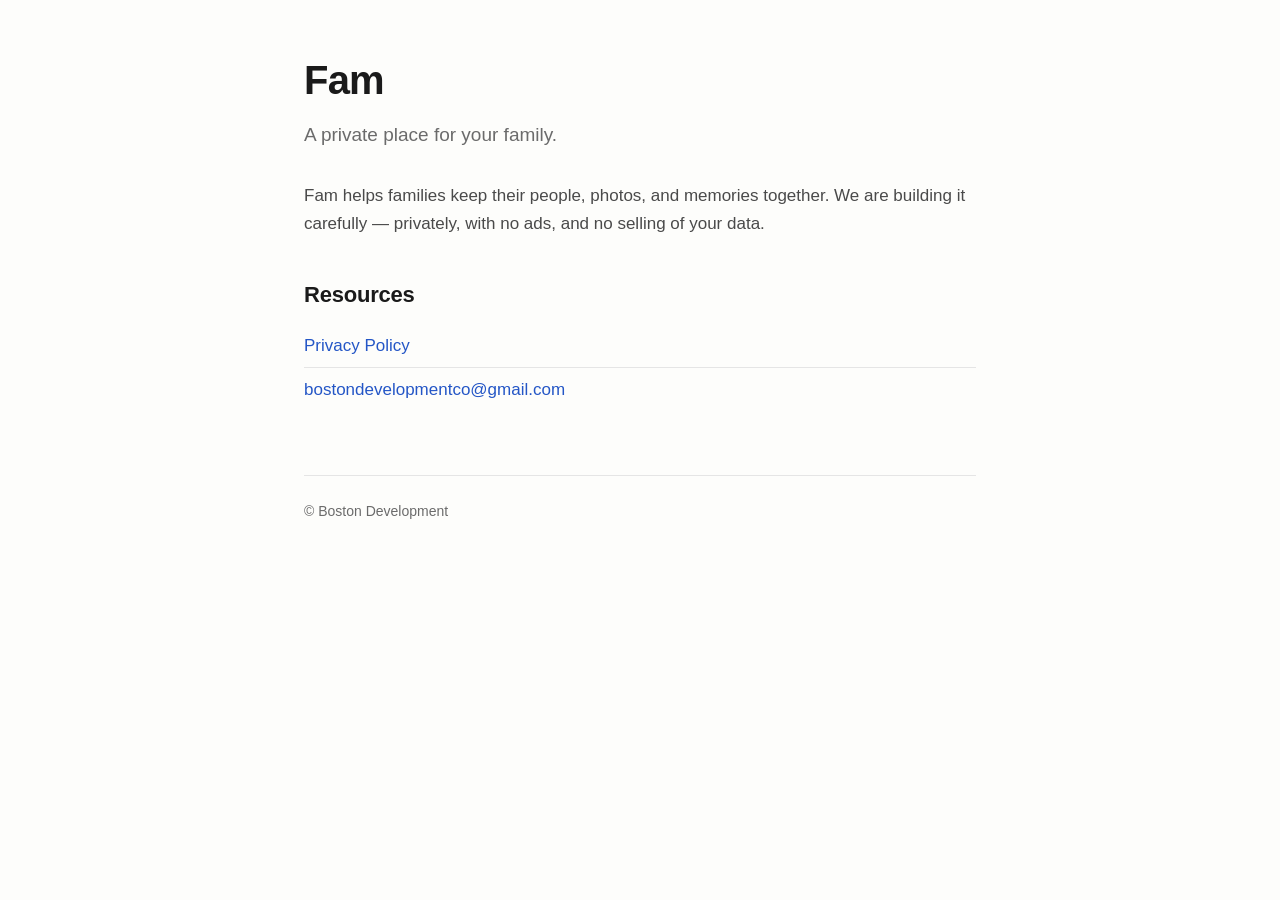
==== index.html @ 96658692 "initial commit" ====
<!doctype html>
<html lang="en">
  <head>
    <meta charset="utf-8" />
    <meta name="viewport" content="width=device-width, initial-scale=1" />
    <title>Fam — A private place for your family</title>
    <meta
      name="description"
      content="Fam is a private app for families to keep their people, photos, and memories in one place."
    />
    <link rel="stylesheet" href="styles.css" />
  </head>
  <body>
    <main class="page">
      <header class="hero">
        <h1>Fam</h1>
        <p class="lede">A private place for your family.</p>
      </header>

      <section>
        <p>
          Fam helps families keep their people, photos, and memories together. We are
          building it carefully — privately, with no ads, and no selling of your data.
        </p>
      </section>

      <section>
        <h2>Resources</h2>
        <ul class="links">
          <li><a href="privacy.html">Privacy Policy</a></li>
          <li>
            <a href="mailto:bostondevelopmentco@gmail.com"
              >bostondevelopmentco@gmail.com</a
            >
          </li>
        </ul>
      </section>

      <footer>
        <p>© Boston Development</p>
      </footer>
    </main>
  </body>
</html>
---- styles.css ----
:root {
  --ink: #1a1a1a;
  --ink-soft: #4a4a4a;
  --muted: #6b6b6b;
  --rule: #e5e5e5;
  --link: #2456c6;
  --bg: #fdfdfb;
}

* {
  box-sizing: border-box;
}

html,
body {
  margin: 0;
  padding: 0;
  background: var(--bg);
  color: var(--ink);
  font-family:
    -apple-system, BlinkMacSystemFont, "Segoe UI", Roboto, "Helvetica Neue",
    Arial, sans-serif;
  font-size: 17px;
  line-height: 1.6;
  -webkit-font-smoothing: antialiased;
}

.page {
  max-width: 720px;
  margin: 0 auto;
  padding: 48px 24px 80px;
}

.hero {
  margin-bottom: 32px;
}

h1 {
  font-size: 40px;
  font-weight: 700;
  letter-spacing: -0.02em;
  margin: 0 0 8px;
  color: var(--ink);
}

.lede {
  color: var(--muted);
  font-size: 19px;
  margin: 0;
}

h2 {
  font-size: 22px;
  font-weight: 600;
  margin: 40px 0 12px;
  color: var(--ink);
  letter-spacing: -0.01em;
}

h3 {
  font-size: 17px;
  font-weight: 600;
  margin: 24px 0 8px;
  color: var(--ink);
}

p,
li {
  color: var(--ink-soft);
}

a {
  color: var(--link);
  text-decoration: none;
}
a:hover {
  text-decoration: underline;
}

ul.links {
  list-style: none;
  padding: 0;
  margin: 0;
}
ul.links li {
  padding: 8px 0;
  border-bottom: 1px solid var(--rule);
}
ul.links li:last-child {
  border-bottom: none;
}

.meta {
  color: var(--muted);
  font-size: 14px;
  margin-top: 4px;
}

.callout {
  background: #f4efe3;
  border-left: 3px solid #c9a961;
  padding: 14px 18px;
  margin: 20px 0;
  border-radius: 4px;
}
.callout p {
  margin: 0;
  color: var(--ink);
}

table {
  width: 100%;
  border-collapse: collapse;
  margin: 16px 0 24px;
  font-size: 15px;
}
th,
td {
  text-align: left;
  padding: 10px 12px;
  border-bottom: 1px solid var(--rule);
  vertical-align: top;
}
th {
  font-weight: 600;
  color: var(--ink);
  background: #f7f6f2;
}

.back {
  display: inline-block;
  margin-bottom: 24px;
  font-size: 15px;
}

footer {
  margin-top: 64px;
  padding-top: 20px;
  border-top: 1px solid var(--rule);
  color: var(--muted);
  font-size: 14px;
}
footer p {
  margin: 4px 0;
  color: var(--muted);
}
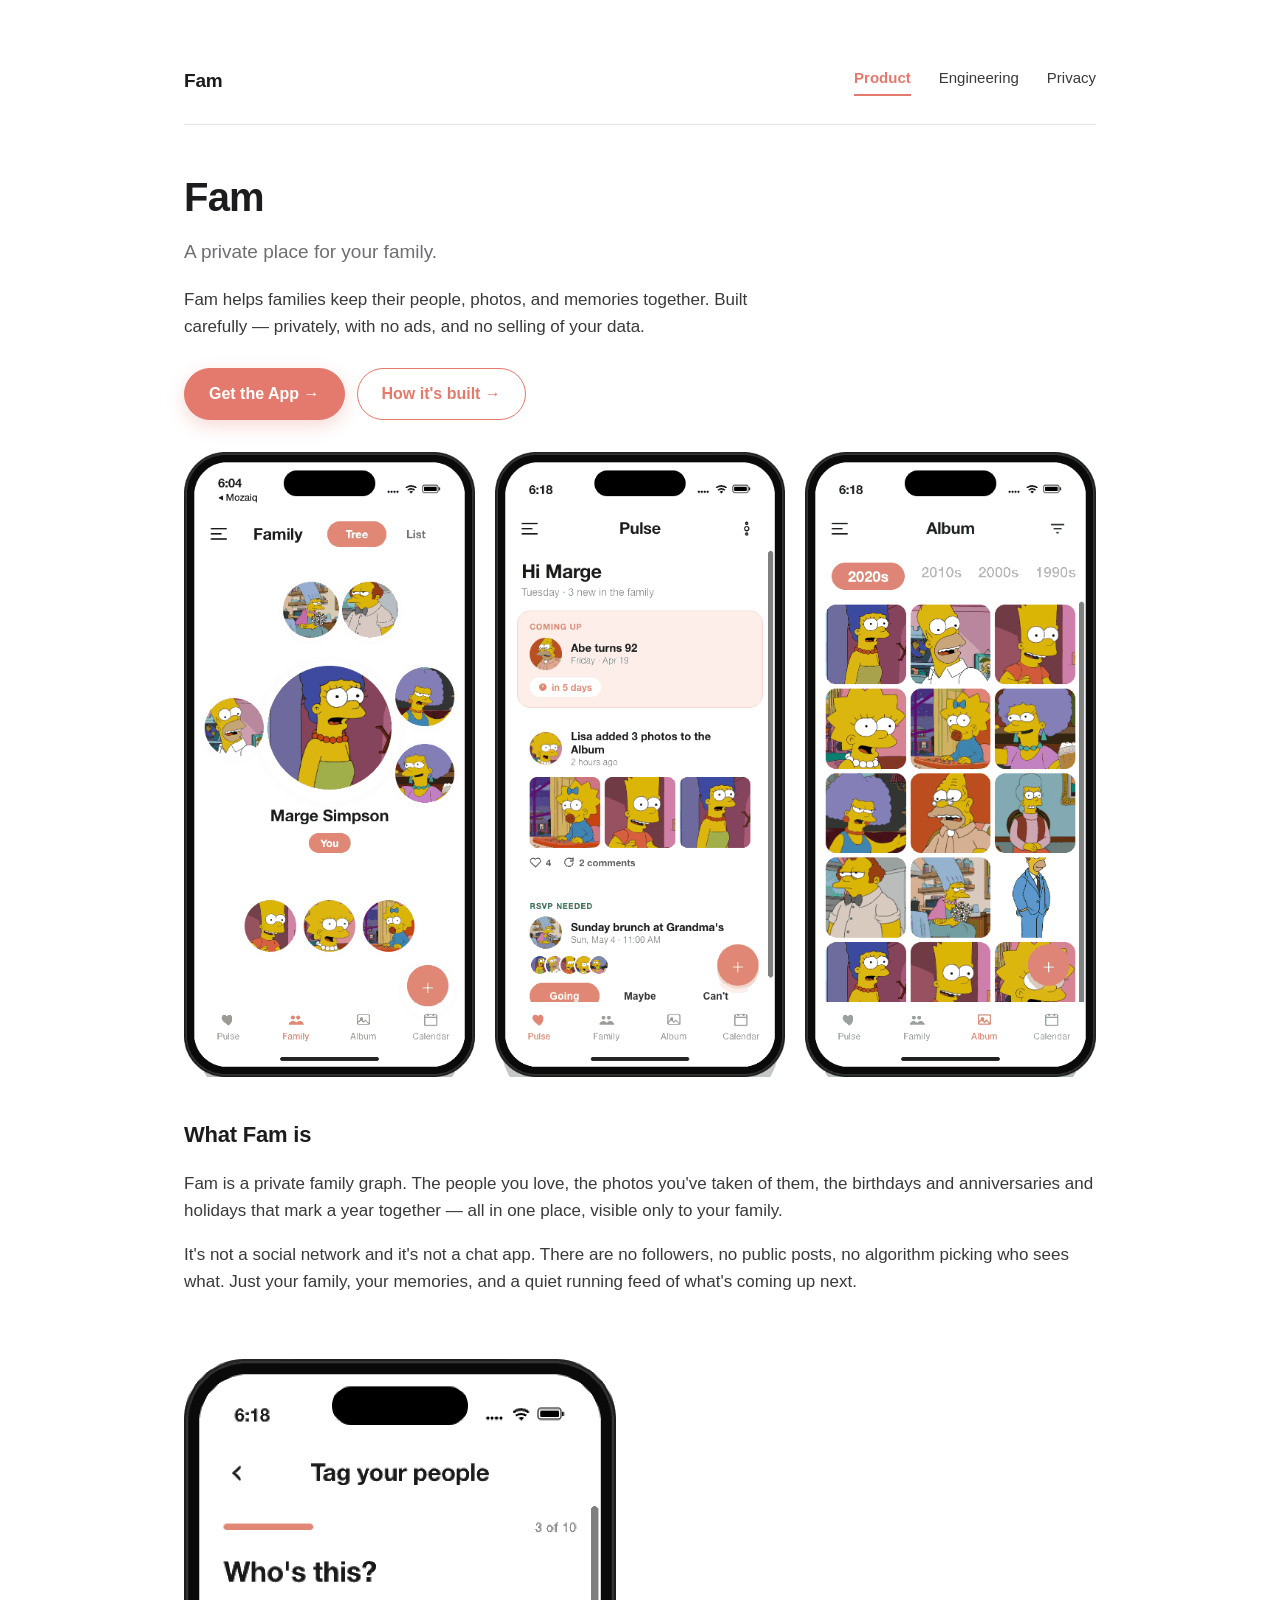
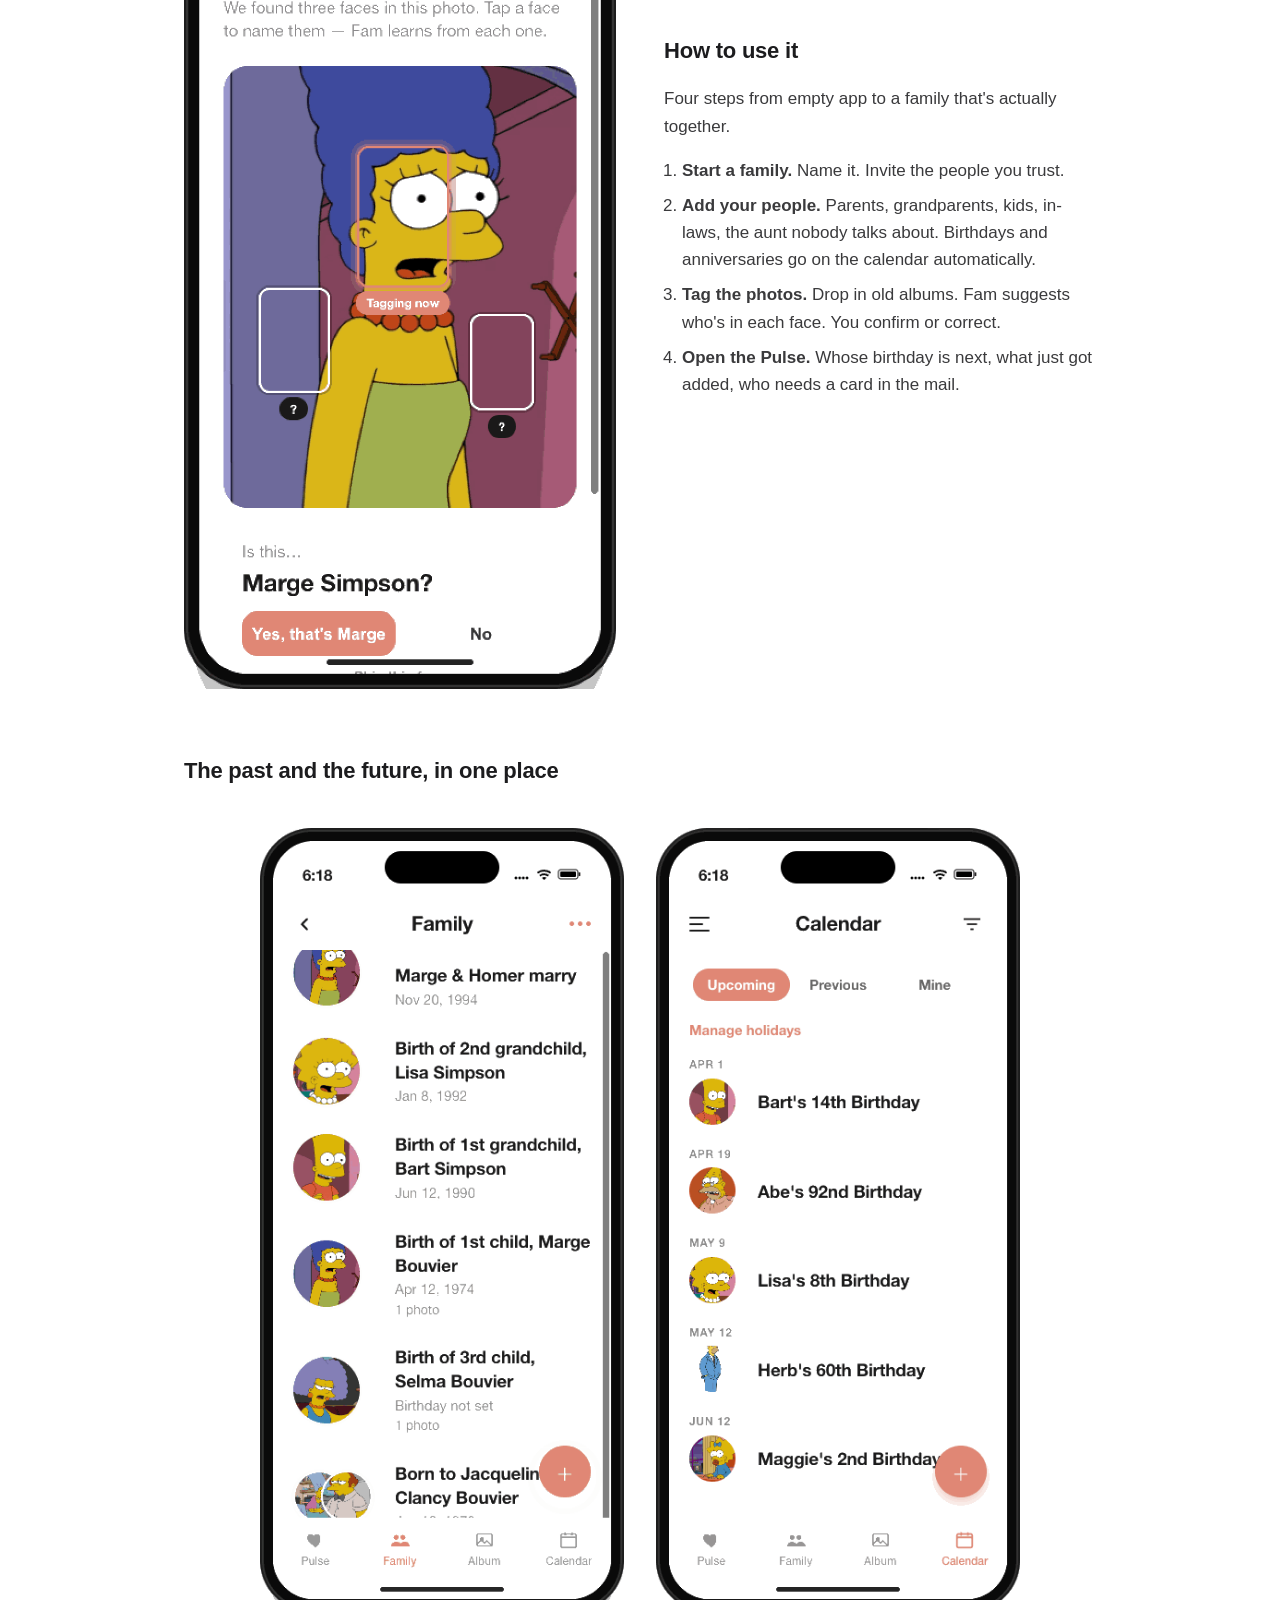
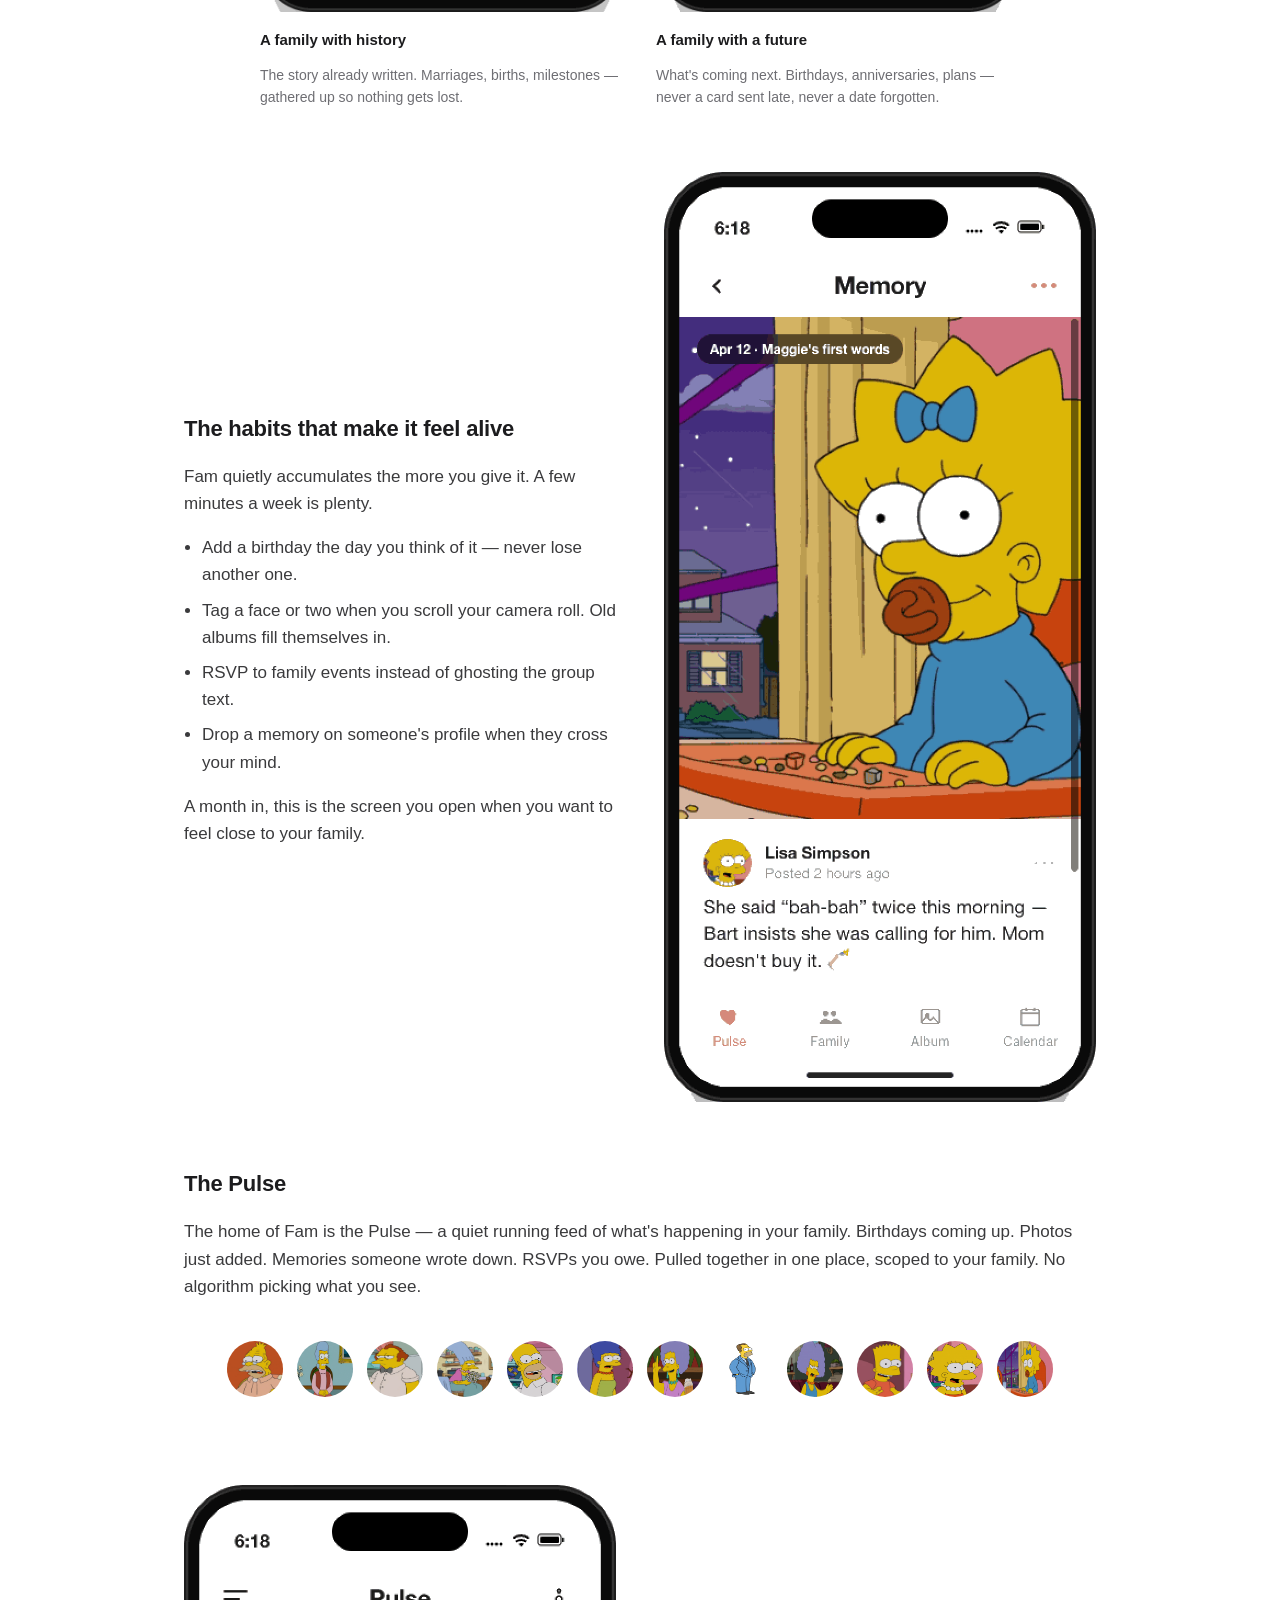
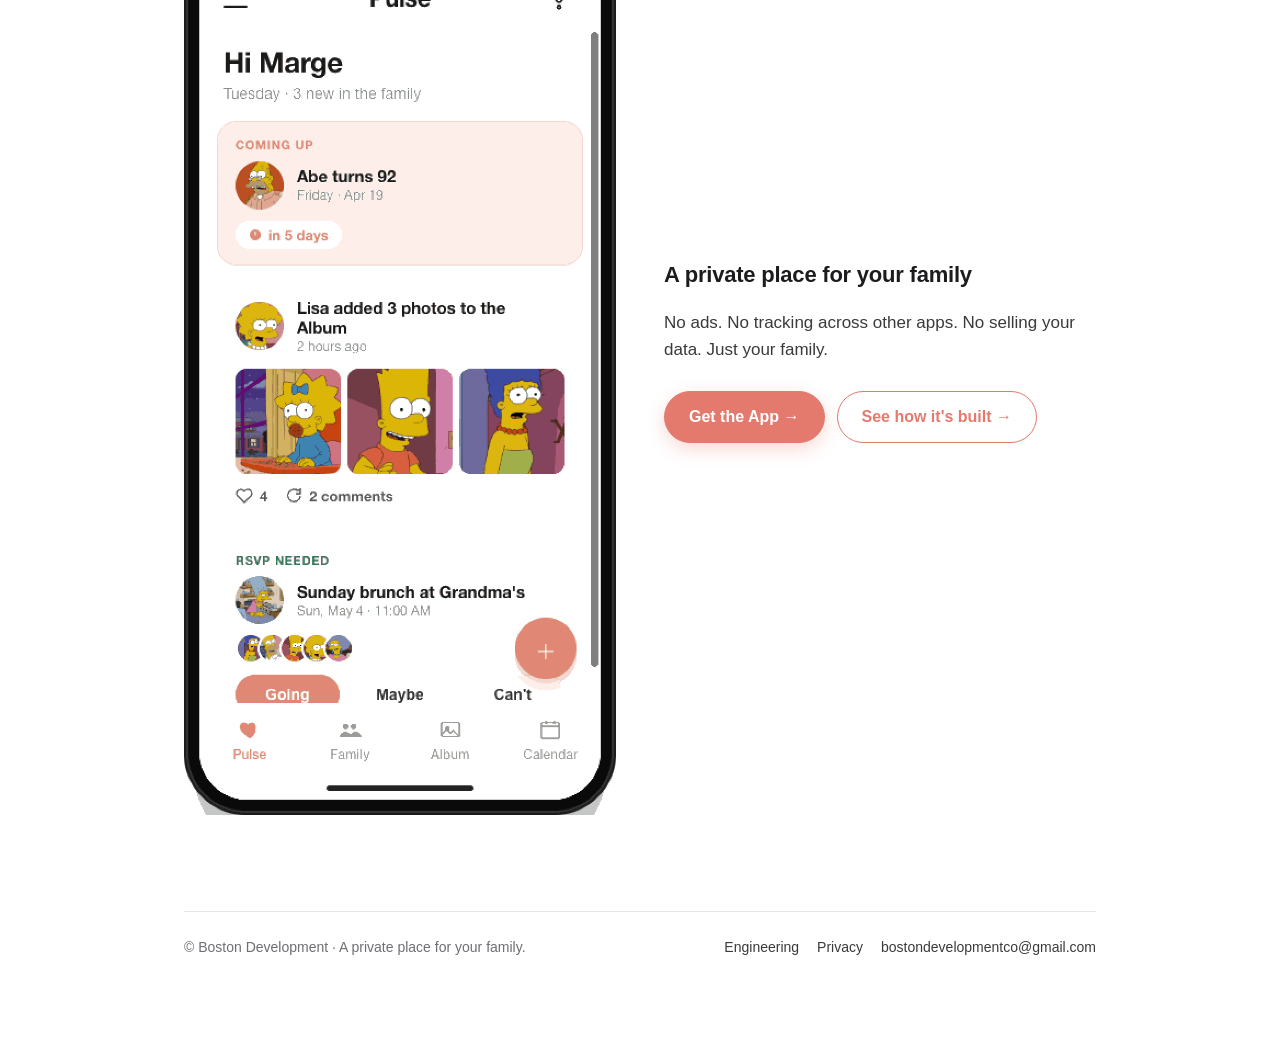
==== commit 66ab8aea: "Rebuild site: marketing landing + engineering portfolio - New marketing index.html: hero, screenshot" ====
--- a/index.html
+++ b/index.html
@@ -6,38 +6,189 @@
     <title>Fam — A private place for your family</title>
     <meta
       name="description"
-      content="Fam is a private app for families to keep their people, photos, and memories in one place."
+      content="Fam is a private app for families to keep their people, photos, and memories in one place. No ads. No selling of your data."
     />
+    <link rel="icon" type="image/png" href="assets/favicon.png" />
+    <link rel="apple-touch-icon" href="assets/favicon.png" />
+    <meta name="theme-color" content="#E37A6D" />
     <link rel="stylesheet" href="styles.css" />
   </head>
   <body>
-    <main class="page">
+    <main class="page wide">
+      <nav class="site-nav" aria-label="Primary">
+        <a class="nav-brand" href="index.html">Fam</a>
+        <div class="nav-links">
+          <a href="index.html" class="active">Product</a>
+          <a href="engineering.html">Engineering</a>
+          <a href="privacy.html">Privacy</a>
+        </div>
+      </nav>
+
       <header class="hero">
         <h1>Fam</h1>
         <p class="lede">A private place for your family.</p>
+        <p style="max-width: 620px; margin-top: 18px;">
+          Fam helps families keep their <span class="accent-b">people</span>,
+          <span class="accent-o">photos</span>, and
+          <span class="accent-p">memories</span> together. Built carefully —
+          privately, with no ads, and no selling of your data.
+        </p>
+        <div class="cta-row">
+          <!-- TODO: replace href="#" with App Store URL -->
+          <a class="btn" href="#" aria-label="Get the app">Get the App →</a>
+          <a class="btn btn-secondary" href="engineering.html">How it's built →</a>
+        </div>
       </header>
 
+      <!-- Screenshot strip ------------------------------------------------ -->
       <section>
+        <div class="screenshot-strip">
+          <div class="screenshot">
+            <img src="assets/screens/01_tree.png" alt="The Fam family tree, showing Marge Simpson at the center of her extended family." />
+          </div>
+          <div class="screenshot">
+            <img src="assets/screens/02_pulse.png" alt="The Pulse feed: upcoming birthdays, new photos, and an RSVP request." />
+          </div>
+          <div class="screenshot">
+            <img src="assets/screens/03_photos.png" alt="The shared family album, organized by decade." />
+          </div>
+        </div>
+      </section>
+
+      <!-- What Fam is ---------------------------------------------------- -->
+      <section>
+        <h2>What Fam is</h2>
         <p>
-          Fam helps families keep their people, photos, and memories together. We are
-          building it carefully — privately, with no ads, and no selling of your data.
+          Fam is a private family graph. The people you love, the photos you've
+          taken of them, the birthdays and anniversaries and holidays that mark
+          a year together — all in one place, visible only to your family.
+        </p>
+        <p>
+          It's not a social network and it's not a chat app. There are no
+          followers, no public posts, no algorithm picking who sees what. Just
+          your family, your memories, and a quiet running feed of what's coming
+          up next.
         </p>
       </section>
 
-      <section>
-        <h2>Resources</h2>
-        <ul class="links">
-          <li><a href="privacy.html">Privacy Policy</a></li>
-          <li>
-            <a href="mailto:bostondevelopmentco@gmail.com"
-              >bostondevelopmentco@gmail.com</a
-            >
-          </li>
-        </ul>
+      <!-- How to use it -------------------------------------------------- -->
+      <section class="feature-row">
+        <div class="feature-shot">
+          <img src="assets/screens/04_onboarding.png" alt="Tag your people: the face-tagging onboarding step." />
+        </div>
+        <div class="feature-copy">
+          <h2>How to use it</h2>
+          <p>Four steps from empty app to a family that's actually together.</p>
+          <ol>
+            <li><strong>Start a family.</strong> Name it. Invite the people you trust.</li>
+            <li><strong>Add your people.</strong> Parents, grandparents, kids,
+              in-laws, the aunt nobody talks about. Birthdays and anniversaries
+              go on the calendar automatically.</li>
+            <li><strong>Tag the photos.</strong> Drop in old albums. Fam suggests
+              who's in each face. You confirm or correct.</li>
+            <li><strong>Open the Pulse.</strong> Whose birthday is next, what just
+              got added, who needs a card in the mail.</li>
+          </ol>
+        </div>
       </section>
 
-      <footer>
-        <p>© Boston Development</p>
+      <!-- Past + future -------------------------------------------------- -->
+      <section>
+        <h2>The past and the future, in one place</h2>
+        <div class="arc arc-two">
+          <div class="arc-frame">
+            <div class="screenshot">
+              <img src="assets/screens/arc_03.png" alt="The family list view: a timeline of marriages and births stretching back generations." />
+            </div>
+            <p class="arc-title">A family with history</p>
+            <p class="arc-sub">The story already written. Marriages, births, milestones — gathered up so nothing gets lost.</p>
+          </div>
+          <div class="arc-frame">
+            <div class="screenshot">
+              <img src="assets/screens/06_living_summary.png" alt="The calendar view: upcoming birthdays for Bart, Abe, Lisa, Herb, and Maggie." />
+            </div>
+            <p class="arc-title">A family with a future</p>
+            <p class="arc-sub">What's coming next. Birthdays, anniversaries, plans — never a card sent late, never a date forgotten.</p>
+          </div>
+        </div>
+      </section>
+
+      <!-- Habits that make it feel alive --------------------------------- -->
+      <section class="feature-row reverse">
+        <div class="feature-shot">
+          <img src="assets/screens/05_pulse_card.png" alt="A Pulse memory card opened in detail: 'Maggie's first words,' posted by Lisa." />
+        </div>
+        <div class="feature-copy">
+          <h2>The habits that make it feel alive</h2>
+          <p>
+            Fam quietly accumulates the more you give it. A few minutes a week
+            is plenty.
+          </p>
+          <ul>
+            <li>Add a birthday the day you think of it — never lose another one.</li>
+            <li>Tag a face or two when you scroll your camera roll. Old albums fill themselves in.</li>
+            <li>RSVP to family events instead of ghosting the group text.</li>
+            <li>Drop a memory on someone's profile when they cross your mind.</li>
+          </ul>
+          <p>
+            A month in, this is the screen you open when you want to feel close
+            to your family.
+          </p>
+        </div>
+      </section>
+
+      <!-- Pulse ---------------------------------------------------------- -->
+      <section>
+        <h2>The Pulse</h2>
+        <p>
+          The home of Fam is the <span class="accent-g">Pulse</span> — a quiet
+          running feed of what's happening in your family. Birthdays coming
+          up. Photos just added. Memories someone wrote down. RSVPs you owe.
+          Pulled together in one place, scoped to your family. No algorithm
+          picking what you see.
+        </p>
+        <div class="avatar-graph" aria-hidden="true">
+          <img src="assets/grandfather_paternal.png" alt="" />
+          <img src="assets/grandmother_paternal.png" alt="" />
+          <img src="assets/grandfather_maternal.png" alt="" />
+          <img src="assets/grandmother_maternal.png" alt="" />
+          <img src="assets/father.png" alt="" />
+          <img src="assets/mother.png" alt="" />
+          <img src="assets/aunt_patty.png" alt="" />
+          <img src="assets/uncle_herb.png" alt="" />
+          <img src="assets/aunt_selma.png" alt="" />
+          <img src="assets/son.png" alt="" />
+          <img src="assets/daughter.png" alt="" />
+          <img src="assets/baby.png" alt="" />
+        </div>
+      </section>
+
+      <!-- Closing CTA ---------------------------------------------------- -->
+      <section class="feature-row">
+        <div class="feature-shot">
+          <img src="assets/screens/07_hero.png" alt="The Pulse feed: a family that's actually together." />
+        </div>
+        <div class="feature-copy">
+          <h2>A private place for your family</h2>
+          <p>
+            No ads. No tracking across other apps. No selling your data. Just
+            your family.
+          </p>
+          <div class="cta-row">
+            <!-- TODO: replace href="#" with App Store URL -->
+            <a class="btn" href="#">Get the App →</a>
+            <a class="btn btn-secondary" href="engineering.html">See how it's built →</a>
+          </div>
+        </div>
+      </section>
+
+      <footer class="site-footer">
+        <p>© Boston Development · A private place for your family.</p>
+        <div class="footer-links">
+          <a href="engineering.html">Engineering</a>
+          <a href="privacy.html">Privacy</a>
+          <a href="mailto:bostondevelopmentco@gmail.com">bostondevelopmentco@gmail.com</a>
+        </div>
       </footer>
     </main>
   </body>
--- a/styles.css
+++ b/styles.css
@@ -1,10 +1,20 @@
 :root {
-  --ink: #1a1a1a;
-  --ink-soft: #4a4a4a;
-  --muted: #6b6b6b;
-  --rule: #e5e5e5;
-  --link: #2456c6;
-  --bg: #fdfdfb;
+  /* On-brand palette pulled from Fam's design_specs_base.md.
+     Pure white + coral, no gray-warm cream. */
+  --ink:       #1C1C1E;   /* Fam color.textPrimary */
+  --ink-soft:  #3A3A3C;   /* slightly softer for body copy */
+  --muted:     #6E6E73;   /* Fam color.textSecondary */
+  --rule:      #E6E6E6;   /* Fam color.divider */
+  --bg:        #FFFFFF;   /* Fam color.bg / surface — pure white */
+
+  /* Brand accent */
+  --coral:       #E37A6D; /* Fam color.accent / primary */
+  --coral-deep:  #C9624D; /* hover / pressed shade */
+  --coral-tint:  #F4C5BE; /* Fam color.accentTint — for soft fills */
+  --coral-soft:  #FDF1EE; /* very light peach — card backgrounds */
+
+  /* Links default to the brand coral now (was blue) */
+  --link: var(--coral);
 }
 
 * {
@@ -97,11 +107,11 @@
 }
 
 .callout {
-  background: #f4efe3;
-  border-left: 3px solid #c9a961;
+  background: var(--coral-soft);
+  border-left: 3px solid var(--coral);
   padding: 14px 18px;
   margin: 20px 0;
-  border-radius: 4px;
+  border-radius: 8px;
 }
 .callout p {
   margin: 0;
@@ -122,9 +132,9 @@
   vertical-align: top;
 }
 th {
-  font-weight: 600;
-  color: var(--ink);
-  background: #f7f6f2;
+  font-weight: 700;
+  color: var(--ink);
+  background: var(--coral-soft);
 }
 
 .back {
@@ -144,3 +154,578 @@
   margin: 4px 0;
   color: var(--muted);
 }
+
+/* ---------------------------------------------------------------------- */
+/* Marketing + Engineering page components (additive, do not modify above) */
+/* ---------------------------------------------------------------------- */
+
+:root {
+  /* Accent helpers for color-tinted emphasis words.
+     Primary accent aligns to the brand coral; the rest stay distinct
+     so the hero "people · photos · memories" trio reads as variety,
+     not as three coral words next to each other. */
+  --accent-r: var(--coral);   /* unified with brand */
+  --accent-y: #C9A961;        /* warm gold */
+  --accent-b: #5B7FBC;        /* softened blue */
+  --accent-o: #D97A3A;        /* warm orange */
+  --accent-g: #4A8A5C;        /* muted green */
+  --accent-p: #7A5BA8;        /* muted plum */
+  --panel: #FFFFFF;
+  --panel-warm: var(--coral-soft);  /* peach-tinted card bg, not gray-warm */
+  --shadow-card: 0 12px 28px rgba(28, 28, 30, 0.08);
+  --shadow-card-strong: 0 18px 40px rgba(28, 28, 30, 0.12);
+}
+
+/* Wide layout variant for marketing + engineering pages */
+.page.wide {
+  max-width: 960px;
+}
+
+/* Top nav --------------------------------------------------------------- */
+.site-nav {
+  display: flex;
+  align-items: center;
+  justify-content: space-between;
+  padding: 18px 0 28px;
+  border-bottom: 1px solid var(--rule);
+  margin-bottom: 40px;
+}
+.nav-brand {
+  font-size: 19px;
+  font-weight: 700;
+  letter-spacing: -0.01em;
+  color: var(--ink);
+}
+.nav-brand:hover { text-decoration: none; }
+.nav-links {
+  display: flex;
+  gap: 28px;
+}
+.nav-links a {
+  color: var(--ink-soft);
+  font-size: 15px;
+  padding-bottom: 4px;
+  border-bottom: 2px solid transparent;
+}
+.nav-links a:hover {
+  color: var(--ink);
+  text-decoration: none;
+}
+.nav-links a.active {
+  color: var(--coral);
+  font-weight: 700;
+  border-bottom-color: var(--coral);
+}
+
+/* Site footer ----------------------------------------------------------- */
+.site-footer {
+  margin-top: 96px;
+  padding-top: 24px;
+  border-top: 1px solid var(--rule);
+  color: var(--muted);
+  font-size: 14px;
+  display: flex;
+  flex-wrap: wrap;
+  gap: 12px 24px;
+  justify-content: space-between;
+  align-items: baseline;
+}
+.site-footer p { margin: 0; color: var(--muted); }
+.site-footer .footer-links { display: flex; gap: 18px; flex-wrap: wrap; }
+.site-footer a { color: var(--ink-soft); }
+
+/* Kicker + page lede ---------------------------------------------------- */
+.kicker {
+  text-transform: uppercase;
+  letter-spacing: 0.12em;
+  font-size: 12px;
+  font-weight: 600;
+  color: var(--muted);
+  margin-bottom: 16px;
+}
+.page-lede {
+  font-size: 22px;
+  line-height: 1.5;
+  color: var(--ink-soft);
+  max-width: 720px;
+  margin: 0 0 8px;
+}
+
+/* CTA row + buttons ----------------------------------------------------- */
+.cta-row {
+  display: flex;
+  flex-wrap: wrap;
+  gap: 12px;
+  margin-top: 28px;
+}
+.btn {
+  display: inline-block;
+  padding: 12px 24px;
+  border-radius: 999px;
+  font-size: 16px;
+  font-weight: 700;
+  background: var(--coral);
+  color: #FFFFFF;
+  border: 1px solid var(--coral);
+  box-shadow: 0 6px 18px rgba(227, 122, 109, 0.28);
+  transition: background-color 0.15s ease, border-color 0.15s ease, transform 0.15s ease, box-shadow 0.15s ease;
+}
+.btn:hover {
+  text-decoration: none;
+  background: var(--coral-deep);
+  border-color: var(--coral-deep);
+  color: #FFFFFF;
+  transform: translateY(-1px);
+  box-shadow: 0 8px 22px rgba(201, 98, 77, 0.34);
+}
+.btn:active {
+  transform: translateY(0);
+  box-shadow: 0 4px 12px rgba(201, 98, 77, 0.24);
+}
+.btn-secondary {
+  background: #FFFFFF;
+  color: var(--coral);
+  border: 1px solid var(--coral);
+  box-shadow: none;
+}
+.btn-secondary:hover {
+  background: var(--coral-soft);
+  color: var(--coral-deep);
+  border-color: var(--coral-deep);
+  box-shadow: none;
+}
+
+/* Screenshot containers — transparent layout-only.
+   The phone screenshots already have bezels + soft device shadow baked
+   into the image. Wrapping them in a white card with another drop shadow
+   would read as a gray rectangle around each phone — which is wrong for
+   the brand (pure white + coral, no extra chrome). */
+.screenshot,
+.feature-shot,
+.inline-shot {
+  background: transparent;
+  padding: 0;
+  border-radius: 0;
+  box-shadow: none;
+}
+.screenshot > .placeholder,
+.feature-shot > .placeholder,
+.inline-shot > .placeholder {
+  border-radius: 22px;
+}
+.screenshot img,
+.feature-shot img,
+.inline-shot img {
+  display: block;
+  width: 100%;
+  height: auto;
+}
+
+.screenshot-strip {
+  display: grid;
+  grid-template-columns: repeat(3, 1fr);
+  gap: 20px;
+  margin: 32px 0 8px;
+}
+@media (max-width: 720px) {
+  .screenshot-strip { grid-template-columns: 1fr; }
+}
+
+/* Aspect-ratio placeholder for screenshots ----------------------------- */
+.placeholder {
+  background: linear-gradient(135deg, var(--coral-soft) 0%, #FFFFFF 50%, var(--coral-soft) 100%);
+  display: flex;
+  align-items: center;
+  justify-content: center;
+  text-align: center;
+  color: var(--muted);
+  font-size: 12px;
+  letter-spacing: 0.02em;
+  padding: 16px;
+}
+.placeholder.ar-phone   { aspect-ratio: 9 / 19.5; }
+.placeholder.ar-wide    { aspect-ratio: 16 / 10; }
+.placeholder.ar-square  { aspect-ratio: 1 / 1; }
+.placeholder code {
+  display: block;
+  font-size: 11px;
+  color: var(--ink-soft);
+  margin-top: 6px;
+  word-break: break-all;
+}
+
+/* Feature rows (alternating image / copy) ------------------------------ */
+.feature-row {
+  display: grid;
+  grid-template-columns: 1fr 1fr;
+  gap: 48px;
+  align-items: center;
+  margin: 64px 0;
+}
+.feature-row.reverse > .feature-shot { order: 2; }
+.feature-row .feature-copy h2 { margin-top: 0; }
+.feature-row .feature-copy ol,
+.feature-row .feature-copy ul {
+  padding-left: 18px;
+}
+.feature-row .feature-copy li {
+  margin: 8px 0;
+}
+@media (max-width: 760px) {
+  .feature-row { grid-template-columns: 1fr; gap: 28px; }
+  .feature-row.reverse > .feature-shot { order: 0; }
+}
+
+/* Product arc strip ----------------------------------------------------- */
+.arc {
+  display: grid;
+  grid-template-columns: repeat(3, 1fr);
+  gap: 20px;
+  margin: 40px 0;
+}
+.arc-frame { display: flex; flex-direction: column; gap: 12px; }
+.arc-title {
+  font-size: 15px;
+  font-weight: 600;
+  color: var(--ink);
+  margin: 4px 0 0;
+}
+.arc-sub {
+  font-size: 14px;
+  color: var(--muted);
+  margin: 0;
+}
+@media (max-width: 720px) {
+  .arc { grid-template-columns: 1fr; }
+}
+
+/* Two-frame arc variant (past / future) — wider frames than the 3-col */
+.arc.arc-two {
+  grid-template-columns: repeat(2, 1fr);
+  gap: 32px;
+  max-width: 760px;
+  margin-left: auto;
+  margin-right: auto;
+}
+@media (max-width: 640px) {
+  .arc.arc-two { grid-template-columns: 1fr; max-width: 380px; }
+}
+
+/* Decorative avatar graph (reuses existing relationship PNGs) --------- */
+.avatar-graph {
+  display: flex;
+  flex-wrap: wrap;
+  justify-content: center;
+  gap: 14px;
+  padding: 24px 0;
+}
+.avatar-graph img {
+  width: 56px;
+  height: 56px;
+  border-radius: 50%;
+  background: var(--panel);
+}
+
+/* Stat grid (engineering page) ----------------------------------------- */
+.stat-grid {
+  display: grid;
+  grid-template-columns: repeat(3, 1fr);
+  gap: 16px;
+  margin: 32px 0 48px;
+}
+.stat {
+  background: var(--panel);
+  border: 1px solid var(--rule);
+  border-radius: 16px;
+  padding: 20px 22px;
+}
+.stat-num {
+  font-size: 32px;
+  font-weight: 700;
+  letter-spacing: -0.02em;
+  color: var(--ink);
+  display: block;
+  line-height: 1.1;
+}
+.stat-label {
+  font-size: 13px;
+  color: var(--muted);
+  margin-top: 6px;
+  display: block;
+  line-height: 1.45;
+}
+@media (max-width: 720px) {
+  .stat-grid { grid-template-columns: 1fr 1fr; }
+}
+
+/* Generic card (used for narrative blocks on engineering page) -------- */
+.card {
+  background: var(--panel);
+  border: 1px solid var(--rule);
+  border-radius: 20px;
+  padding: 28px 30px;
+  margin: 24px 0;
+}
+.card > h2:first-child,
+.card > h3:first-child { margin-top: 0; }
+
+/* Tech stack groups + pills ------------------------------------------- */
+.stack-group {
+  margin: 18px 0;
+}
+.stack-group h3 {
+  font-size: 13px;
+  text-transform: uppercase;
+  letter-spacing: 0.08em;
+  color: var(--muted);
+  margin: 0 0 10px;
+  font-weight: 600;
+}
+.tech-tags {
+  display: flex;
+  flex-wrap: wrap;
+  gap: 8px;
+}
+.tech-tag {
+  display: inline-block;
+  padding: 6px 12px;
+  border-radius: 999px;
+  background: var(--panel-warm);
+  border: 1px solid var(--rule);
+  font-size: 13px;
+  color: var(--ink-soft);
+  font-variant-numeric: tabular-nums;
+}
+
+/* Pipeline stages (vertical numbered with connector) ------------------ */
+.pipeline {
+  margin: 16px 0 8px;
+  padding: 0;
+  list-style: none;
+  counter-reset: stage;
+}
+.pipeline-stage {
+  position: relative;
+  padding: 12px 0 20px 56px;
+  counter-increment: stage;
+}
+.pipeline-stage::before {
+  content: counter(stage);
+  position: absolute;
+  left: 0;
+  top: 8px;
+  width: 36px;
+  height: 36px;
+  border-radius: 50%;
+  background: var(--ink);
+  color: var(--bg);
+  font-size: 14px;
+  font-weight: 700;
+  display: flex;
+  align-items: center;
+  justify-content: center;
+}
+.pipeline-stage::after {
+  content: "";
+  position: absolute;
+  left: 17px;
+  top: 50px;
+  bottom: -4px;
+  width: 2px;
+  background: var(--rule);
+}
+.pipeline-stage:last-child::after { display: none; }
+.pipeline-stage h3 {
+  margin: 0 0 4px;
+  font-size: 16px;
+}
+.pipeline-stage p { margin: 0; font-size: 15px; }
+
+/* Inline file paths ---------------------------------------------------- */
+code.path,
+code {
+  font-family: ui-monospace, SFMono-Regular, Menlo, Consolas, monospace;
+  font-size: 0.88em;
+  background: var(--panel-warm);
+  border: 1px solid var(--rule);
+  border-radius: 4px;
+  padding: 1px 6px;
+  color: var(--ink);
+  /* Long file paths shouldn't push the viewport on narrow screens */
+  overflow-wrap: anywhere;
+  word-break: break-word;
+}
+
+/* Accent helpers — formerly color-tinted ("rainbow") emphasis words.
+   The Fam brand is white + coral, not multicolor. Accent spans now
+   inherit their parent's color so the emphasis disappears visually.
+   The classes stay so existing HTML keeps working. */
+.accent-r,
+.accent-y,
+.accent-b,
+.accent-o,
+.accent-g,
+.accent-p {
+  color: inherit;
+}
+
+/* Closing block -------------------------------------------------------- */
+.closing {
+  margin-top: 64px;
+  padding: 36px 30px;
+  background: var(--panel-warm);
+  border-radius: 20px;
+  border: 1px solid var(--rule);
+}
+.closing h2 { margin-top: 0; }
+.closing .contact-row {
+  display: flex;
+  flex-wrap: wrap;
+  gap: 18px;
+  margin-top: 16px;
+  font-size: 15px;
+}
+
+/* ─────────────────────────────────────────────────────────────
+   Responsive
+   Existing per-component @media rules above handle grid collapses;
+   this block adds the missing phone-wide treatment (nav stacking,
+   typography scaling, padding tightening).
+   ───────────────────────────────────────────────────────────── */
+
+/* Tablets + large phones */
+@media (max-width: 640px) {
+  .page {
+    padding: 32px 20px 64px;
+  }
+  .site-nav {
+    padding: 14px 0 20px;
+    margin-bottom: 28px;
+  }
+  .nav-links {
+    gap: 18px;
+  }
+  .nav-links a {
+    font-size: 14px;
+  }
+  h1 {
+    font-size: 34px;
+  }
+  .page-lede {
+    font-size: 19px;
+  }
+  .lede {
+    font-size: 17px;
+  }
+  h2 {
+    font-size: 20px;
+  }
+  .stat-num {
+    font-size: 28px;
+  }
+  .card {
+    padding: 22px 20px;
+    border-radius: 16px;
+  }
+  .closing {
+    padding: 28px 22px;
+  }
+  .pipeline-stage {
+    padding-left: 48px;
+  }
+}
+
+/* Small phones (iPhone SE 1st gen 320px, iPhone 12 mini 360px, iPhone 14 375px).
+   The nav with brand + 3 text links (≈250px right cluster) starts cramming
+   the brand at the left. Stack vertically so brand sits on top, links wrap
+   underneath in a centered row. Same pattern as the App Store pattern of
+   a stacked top section on narrow viewports. */
+@media (max-width: 420px) {
+  .page {
+    padding: 24px 16px 56px;
+  }
+  .site-nav {
+    flex-direction: column;
+    align-items: center;
+    gap: 12px;
+    padding: 12px 0 18px;
+    margin-bottom: 24px;
+  }
+  .nav-brand {
+    font-size: 22px;
+  }
+  .nav-links {
+    flex-wrap: wrap;
+    justify-content: center;
+    gap: 8px 22px;
+    width: 100%;
+  }
+  .nav-links a {
+    padding: 4px 2px;       /* slightly taller tap target */
+  }
+
+  h1 {
+    font-size: 30px;
+    letter-spacing: -0.015em;
+  }
+  .page-lede {
+    font-size: 17px;
+  }
+  .lede {
+    font-size: 16px;
+  }
+
+  /* CTA row stacks one-per-row so the two pills don't shoulder-bump */
+  .cta-row {
+    flex-direction: column;
+    align-items: stretch;
+    gap: 10px;
+  }
+  .btn {
+    text-align: center;
+  }
+
+  /* Stat grid: 2-col is too cramped under 420px — go single-column */
+  .stat-grid {
+    grid-template-columns: 1fr;
+  }
+  .stat {
+    padding: 18px 20px;
+  }
+  .stat-num {
+    font-size: 26px;
+  }
+
+  .card {
+    padding: 20px 18px;
+  }
+  .closing {
+    padding: 24px 20px;
+  }
+  .closing .contact-row {
+    gap: 10px;
+    font-size: 14px;
+  }
+  .closing .contact-row a {
+    word-break: break-all;  /* the github URL wraps cleanly instead of overflowing */
+  }
+
+  /* Avatar graph — shrink avatars so 12 circles fit comfortably on a single phone width */
+  .avatar-graph img {
+    width: 44px;
+    height: 44px;
+  }
+
+  /* Site footer: stack the two halves and center-align */
+  .site-footer {
+    flex-direction: column;
+    align-items: center;
+    text-align: center;
+    gap: 10px;
+    margin-top: 72px;
+  }
+  .site-footer .footer-links {
+    justify-content: center;
+    gap: 8px 16px;
+  }
+}
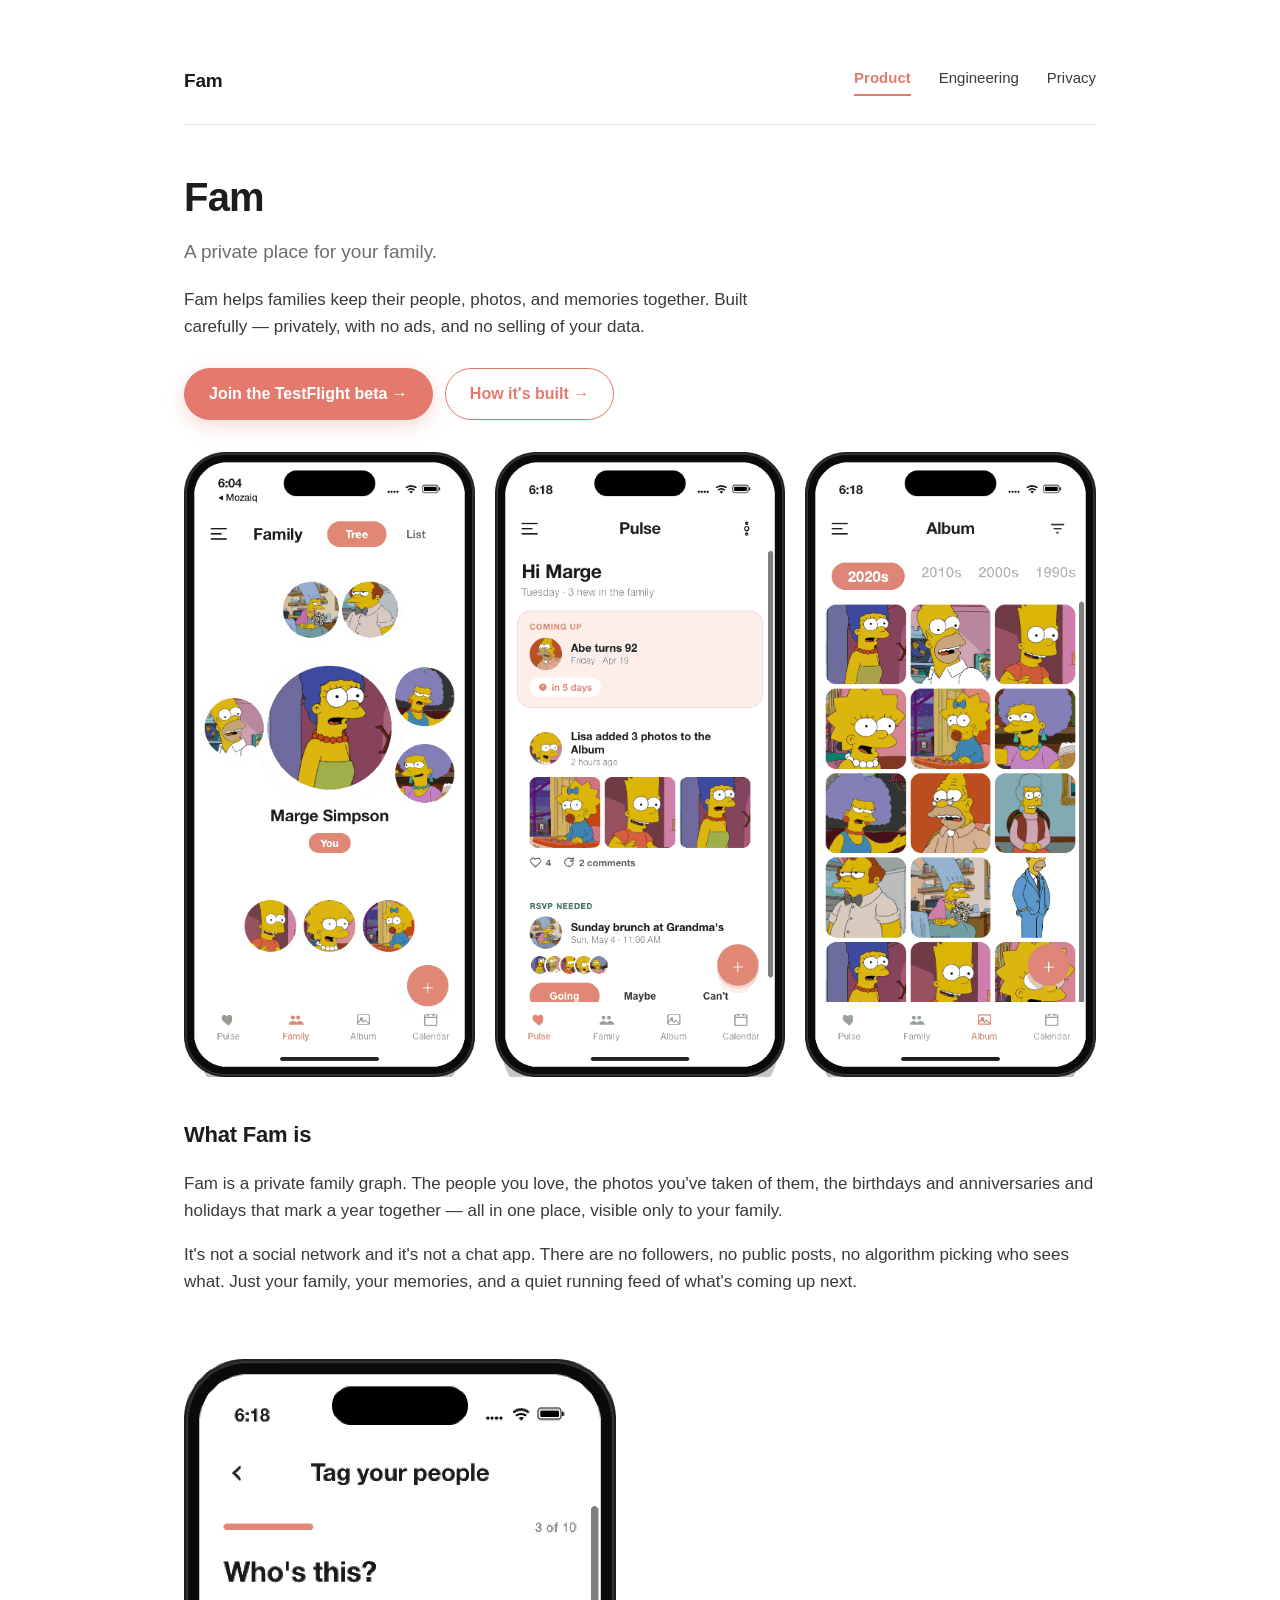
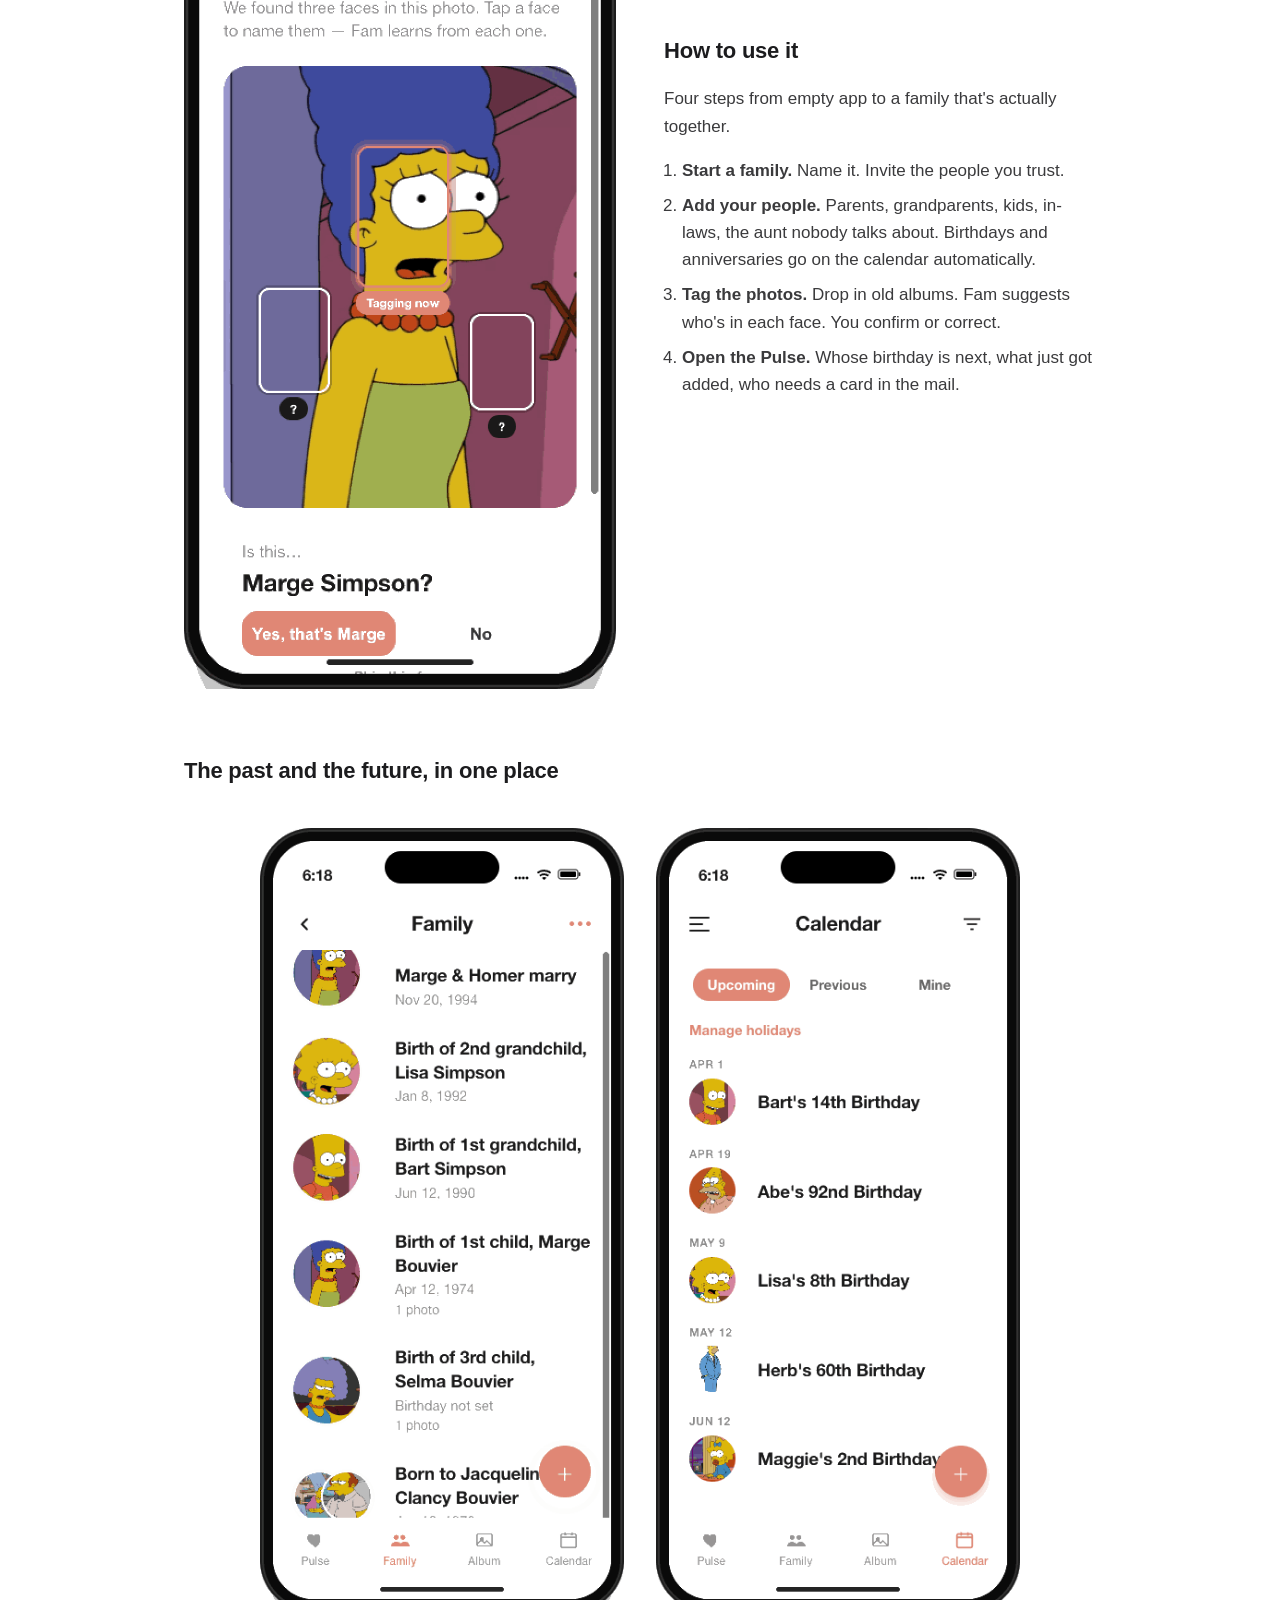
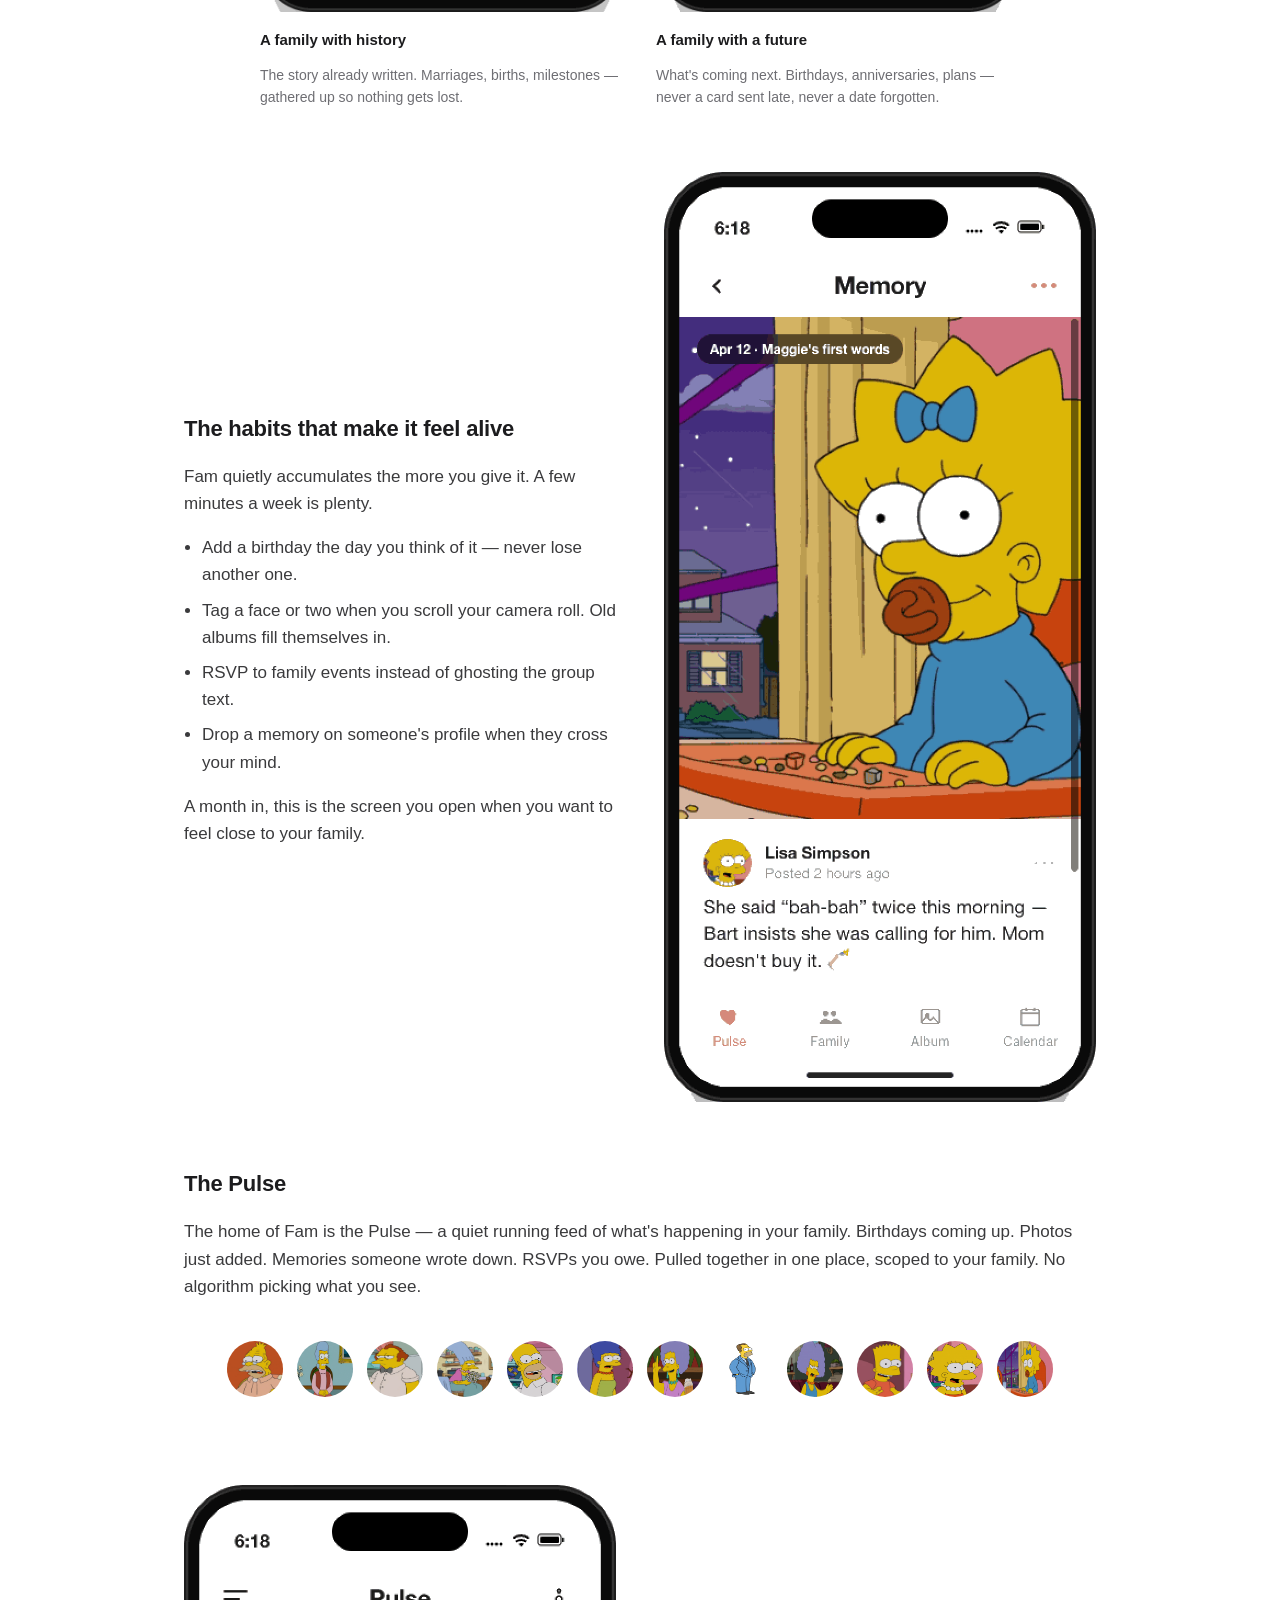
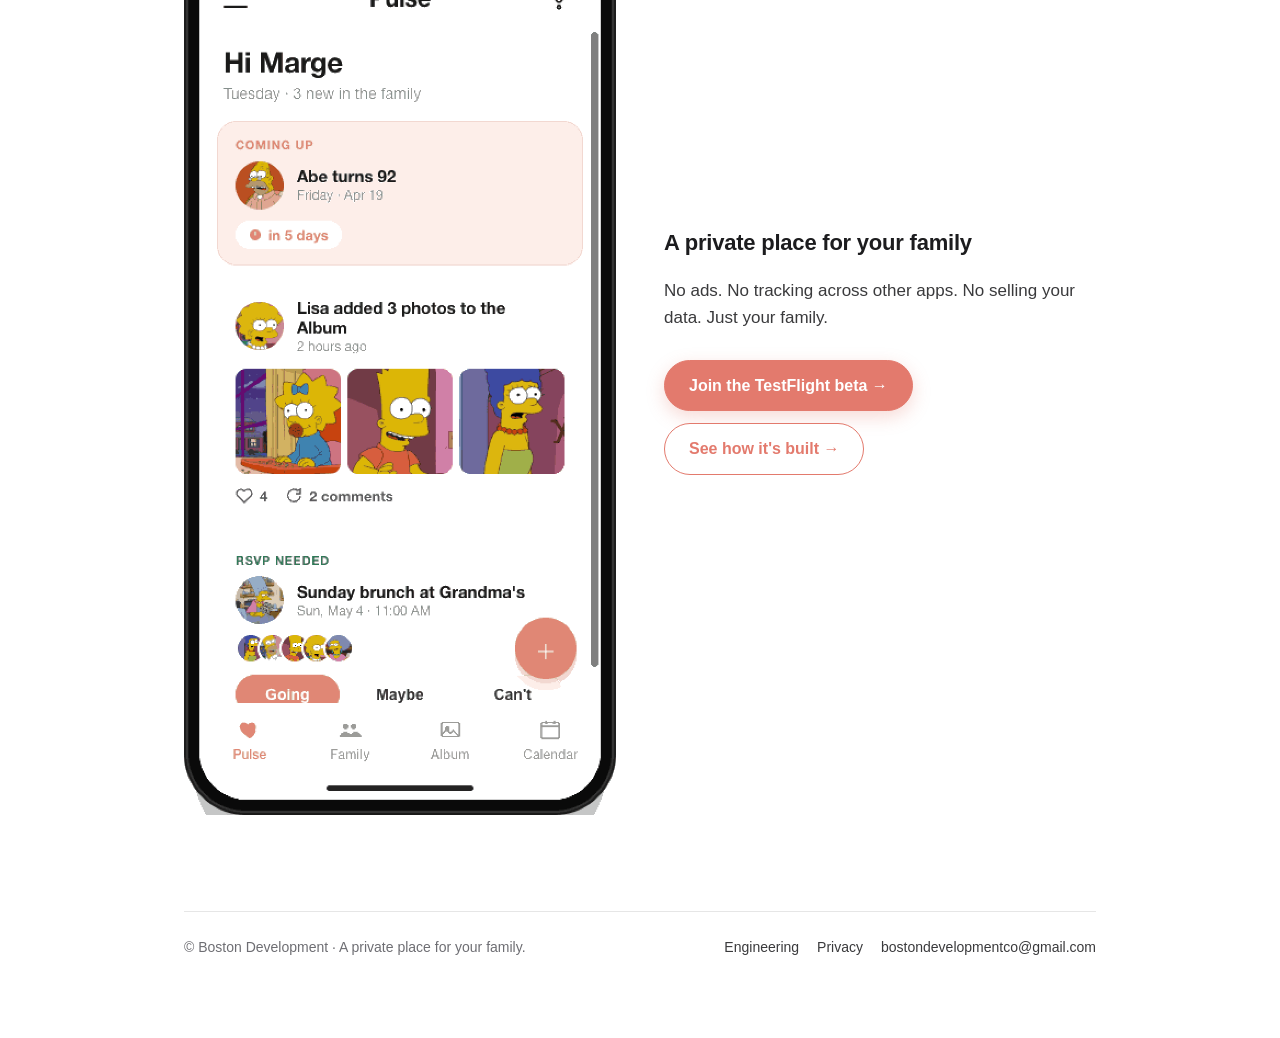
==== commit 3ebf8051: "Reframe engineering page; swap CTAs to TestFlight beta Credits the AI-agent workflow checked into th" ====
--- a/index.html
+++ b/index.html
@@ -35,7 +35,7 @@
         </p>
         <div class="cta-row">
           <!-- TODO: replace href="#" with App Store URL -->
-          <a class="btn" href="#" aria-label="Get the app">Get the App →</a>
+          <a class="btn" href="#" aria-label="Join the TestFlight beta">Join the TestFlight beta →</a>
           <a class="btn btn-secondary" href="engineering.html">How it's built →</a>
         </div>
       </header>
@@ -176,7 +176,7 @@
           </p>
           <div class="cta-row">
             <!-- TODO: replace href="#" with App Store URL -->
-            <a class="btn" href="#">Get the App →</a>
+            <a class="btn" href="#">Join the TestFlight beta →</a>
             <a class="btn btn-secondary" href="engineering.html">See how it's built →</a>
           </div>
         </div>
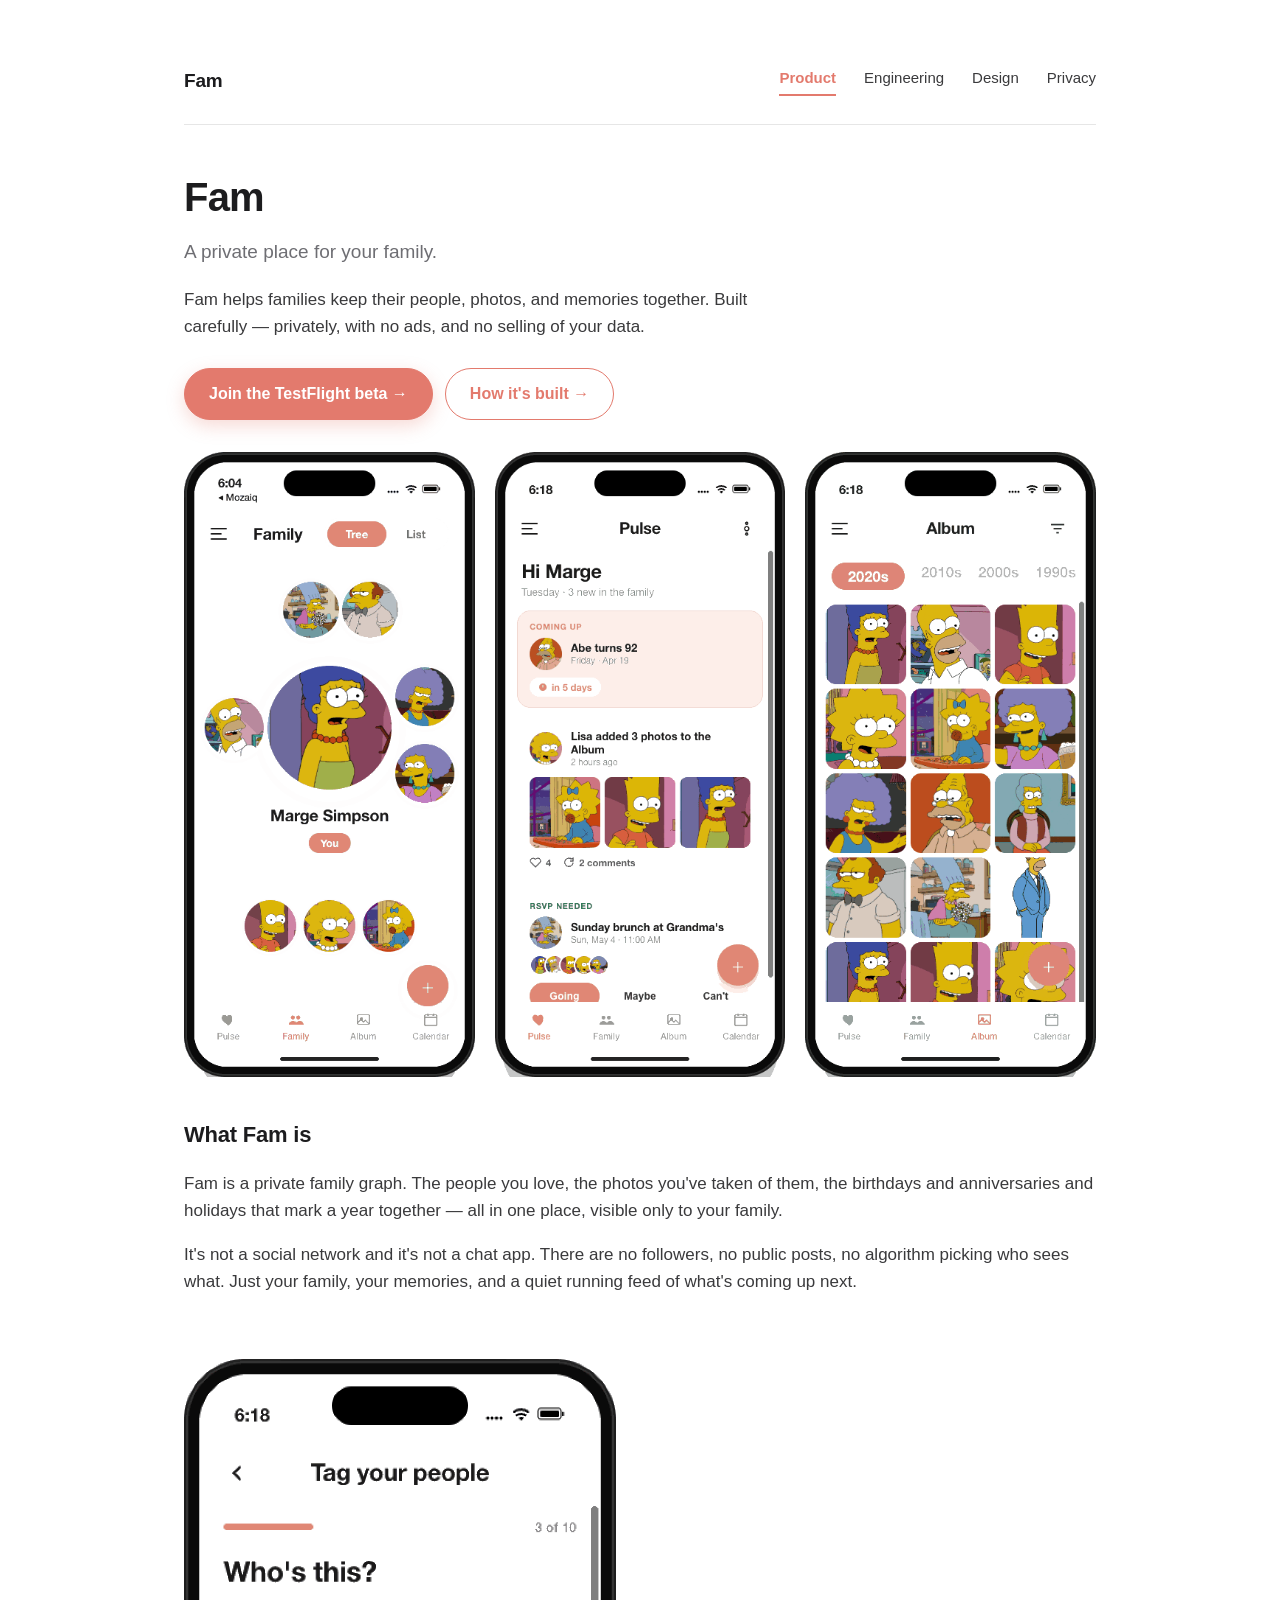
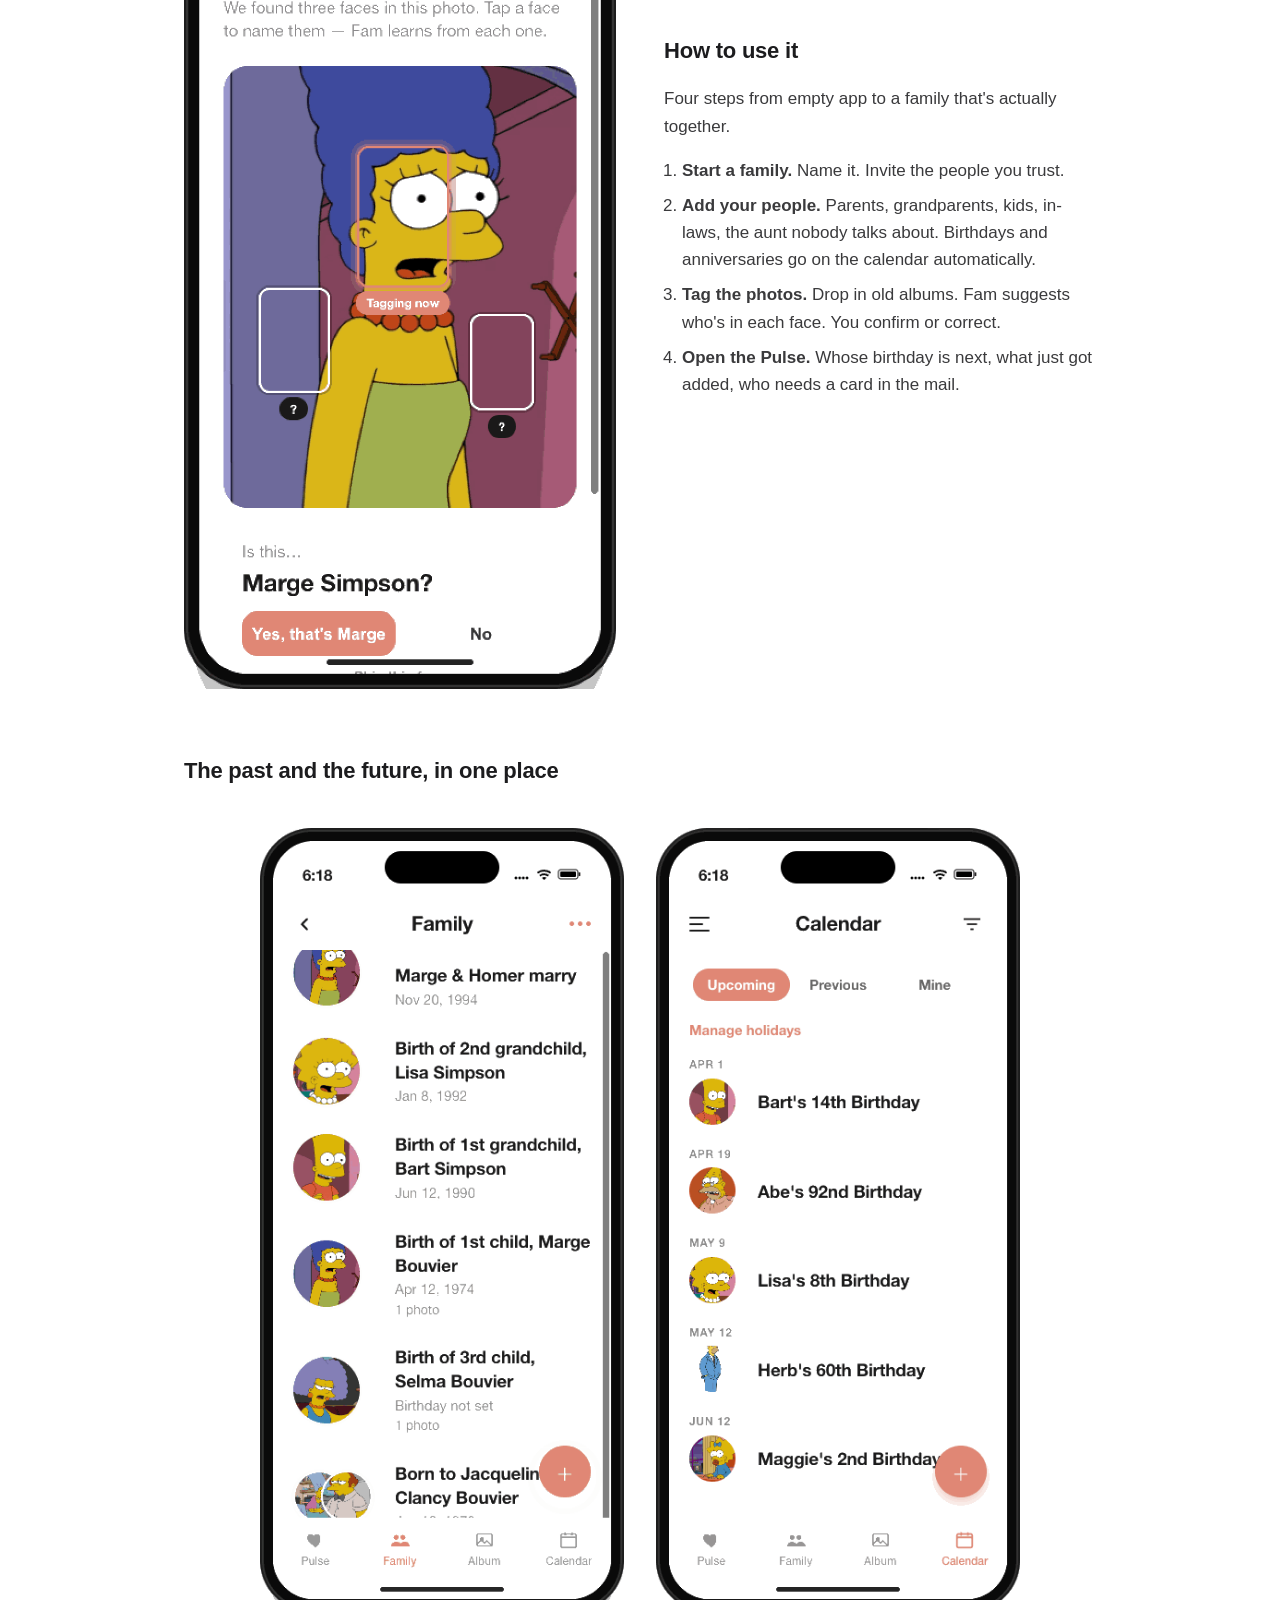
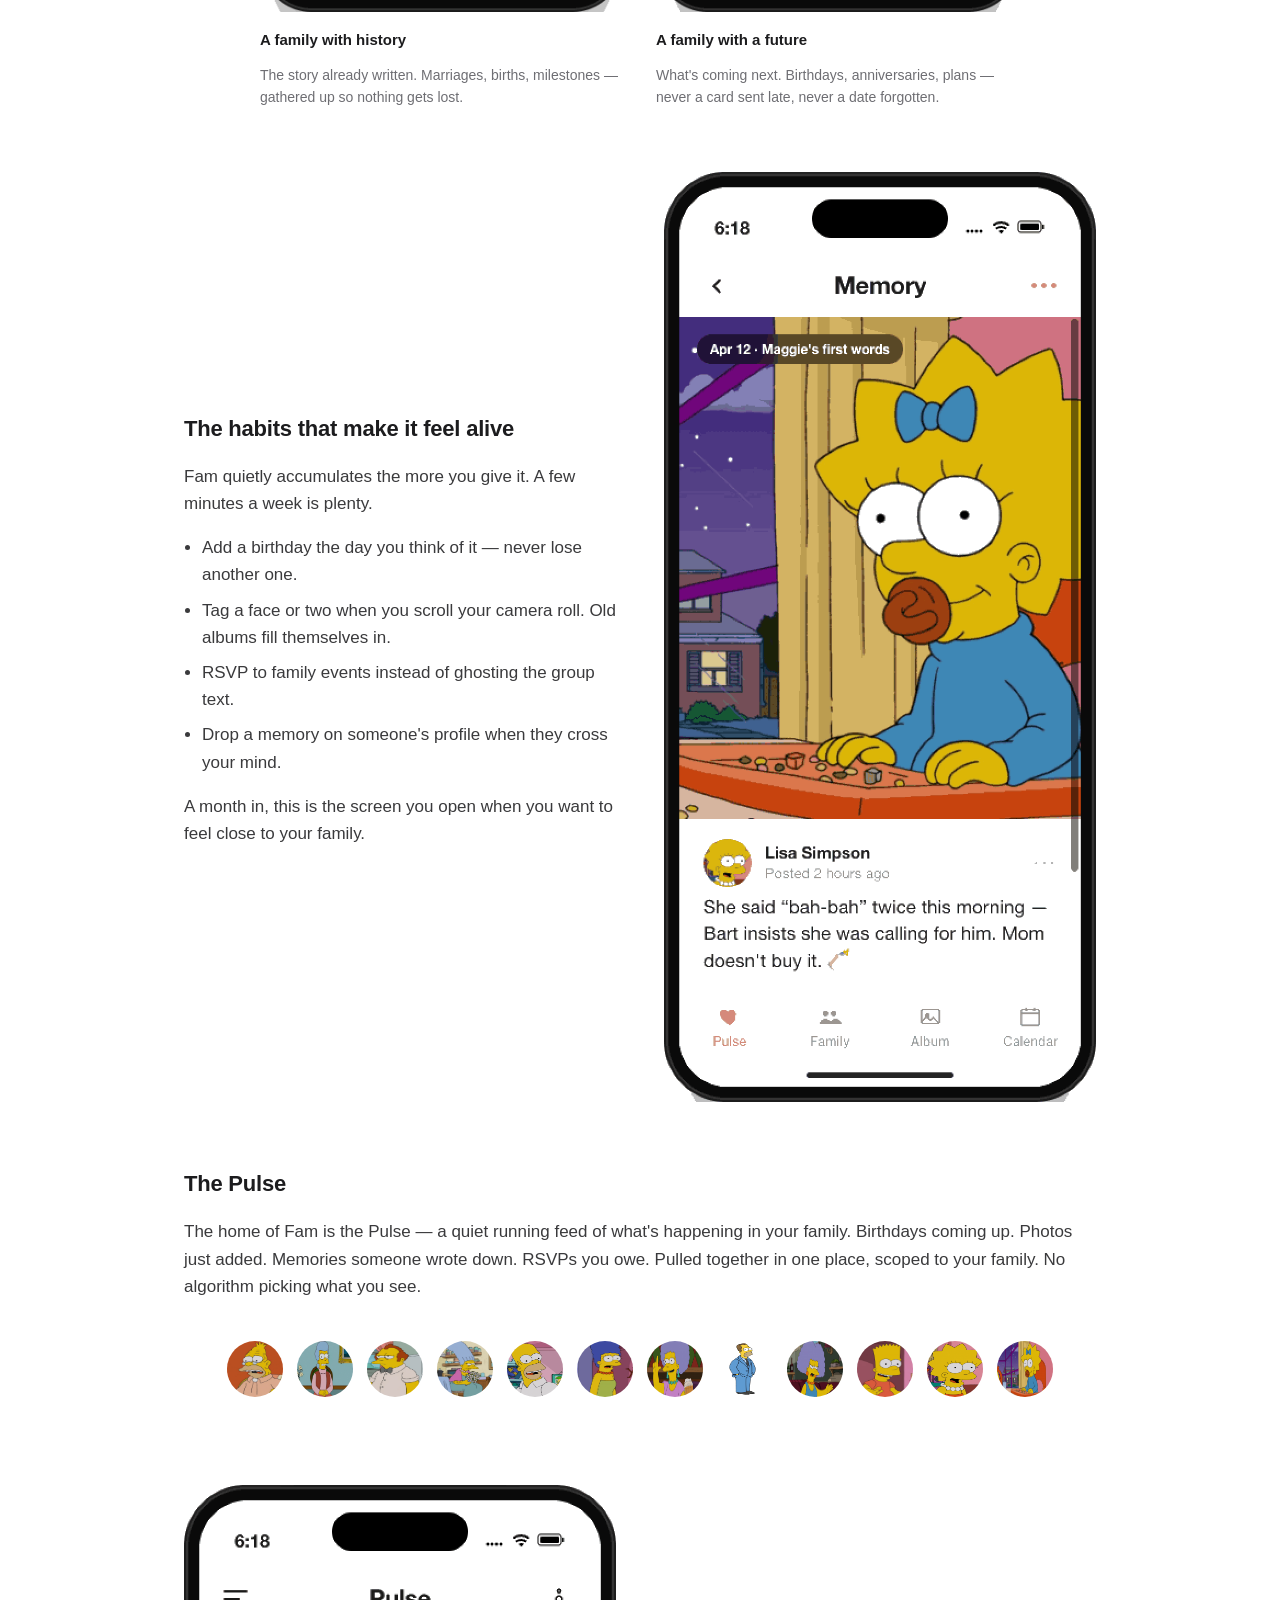
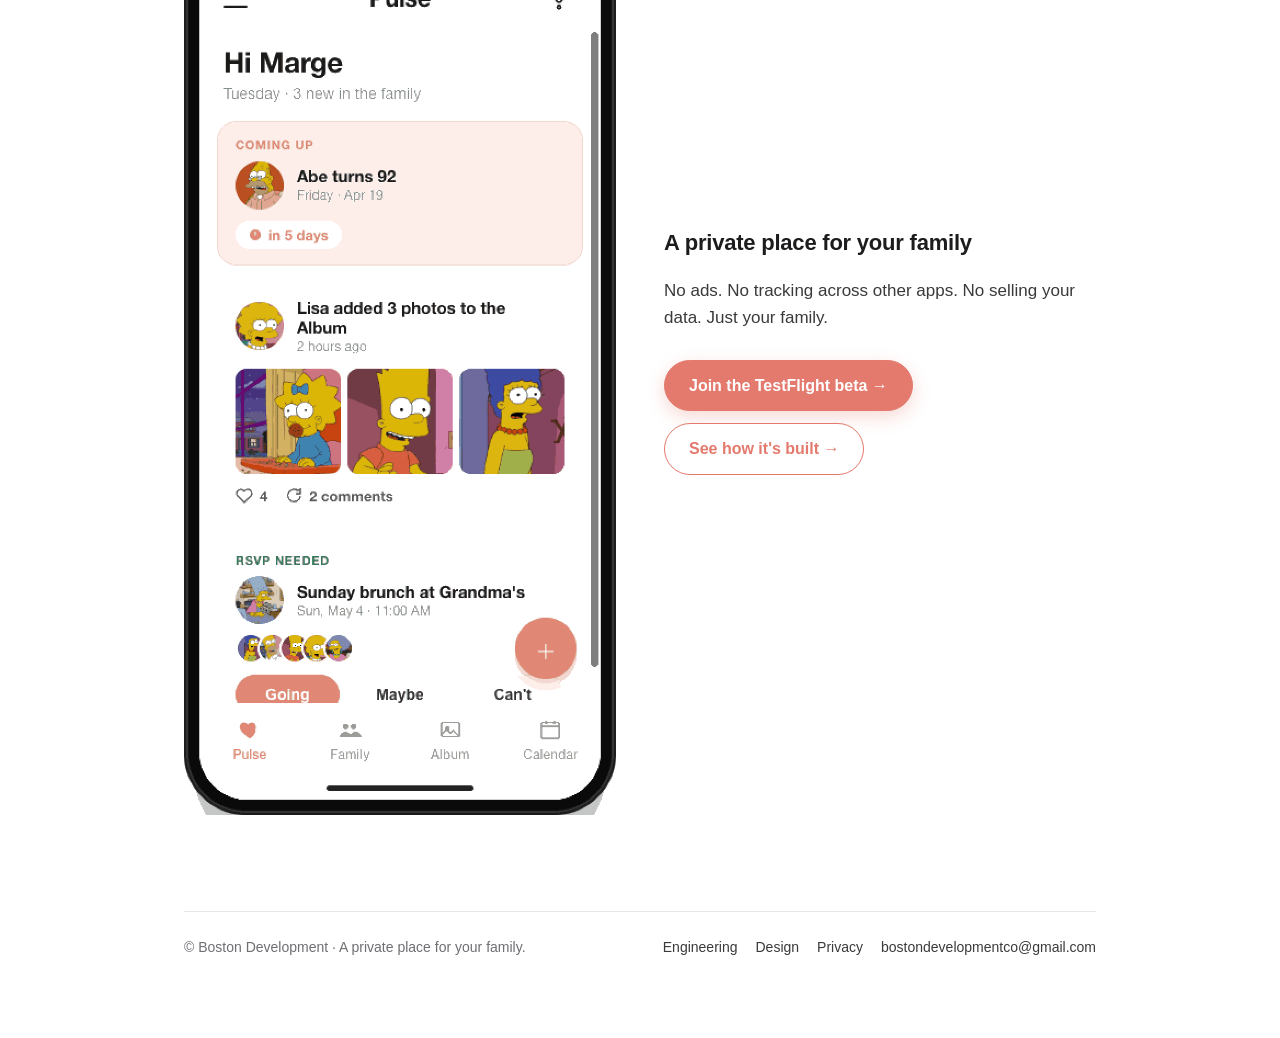
==== commit 986bf196: "update" ====
--- a/index.html
+++ b/index.html
@@ -20,6 +20,7 @@
         <div class="nav-links">
           <a href="index.html" class="active">Product</a>
           <a href="engineering.html">Engineering</a>
+          <a href="design.html">Design</a>
           <a href="privacy.html">Privacy</a>
         </div>
       </nav>
@@ -186,6 +187,7 @@
         <p>© Boston Development · A private place for your family.</p>
         <div class="footer-links">
           <a href="engineering.html">Engineering</a>
+          <a href="design.html">Design</a>
           <a href="privacy.html">Privacy</a>
           <a href="mailto:bostondevelopmentco@gmail.com">bostondevelopmentco@gmail.com</a>
         </div>
--- a/styles.css
+++ b/styles.css
@@ -181,6 +181,14 @@
   max-width: 960px;
 }
 
+/* Narrower readable column for long-form prose inside a .page.wide frame
+   (used on the privacy page so its top nav matches the wide pages, while
+   the body text keeps a comfortable line length). */
+.prose {
+  max-width: 720px;
+  margin: 0 auto;
+}
+
 /* Top nav --------------------------------------------------------------- */
 .site-nav {
   display: flex;
@@ -729,3 +737,32 @@
     gap: 8px 16px;
   }
 }
+
+/* Very small phones (iPhone SE 1st gen at 320px, narrow Androids) ----- */
+@media (max-width: 360px) {
+  .page {
+    padding: 20px 14px 48px;
+  }
+  h1 { font-size: 28px; }
+  .page-lede { font-size: 16px; }
+
+  /* Pipeline circle + connector: tighter so the text column has room */
+  .pipeline-stage { padding: 10px 0 18px 44px; }
+  .pipeline-stage::before {
+    width: 30px;
+    height: 30px;
+    font-size: 13px;
+    top: 6px;
+  }
+  .pipeline-stage::after { left: 14px; top: 42px; }
+
+  /* Tech tag pills shrink a hair so 2-per-row stays comfortable */
+  .tech-tag {
+    font-size: 12px;
+    padding: 5px 10px;
+  }
+
+  /* Closing block: gentler padding so the box doesn't crowd the edges */
+  .closing { padding: 22px 16px; }
+  .closing .contact-row { font-size: 13px; }
+}
